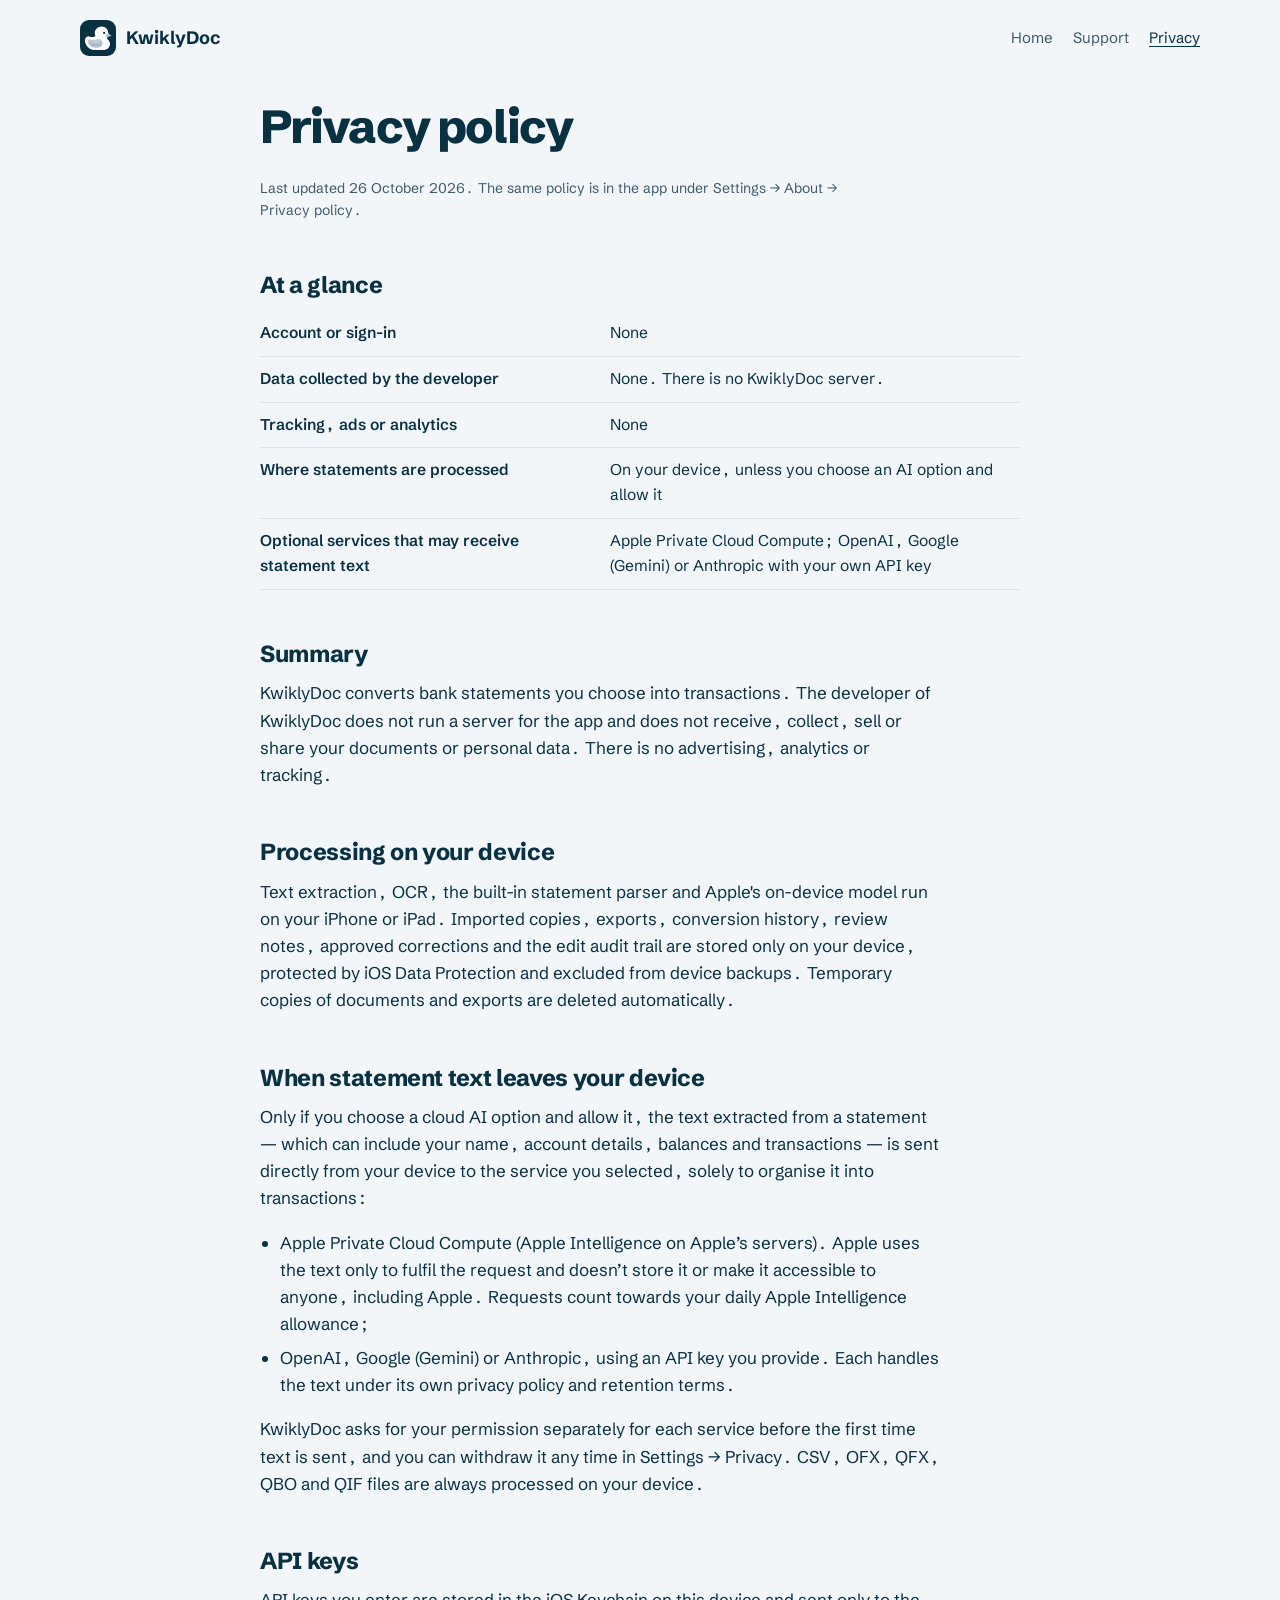
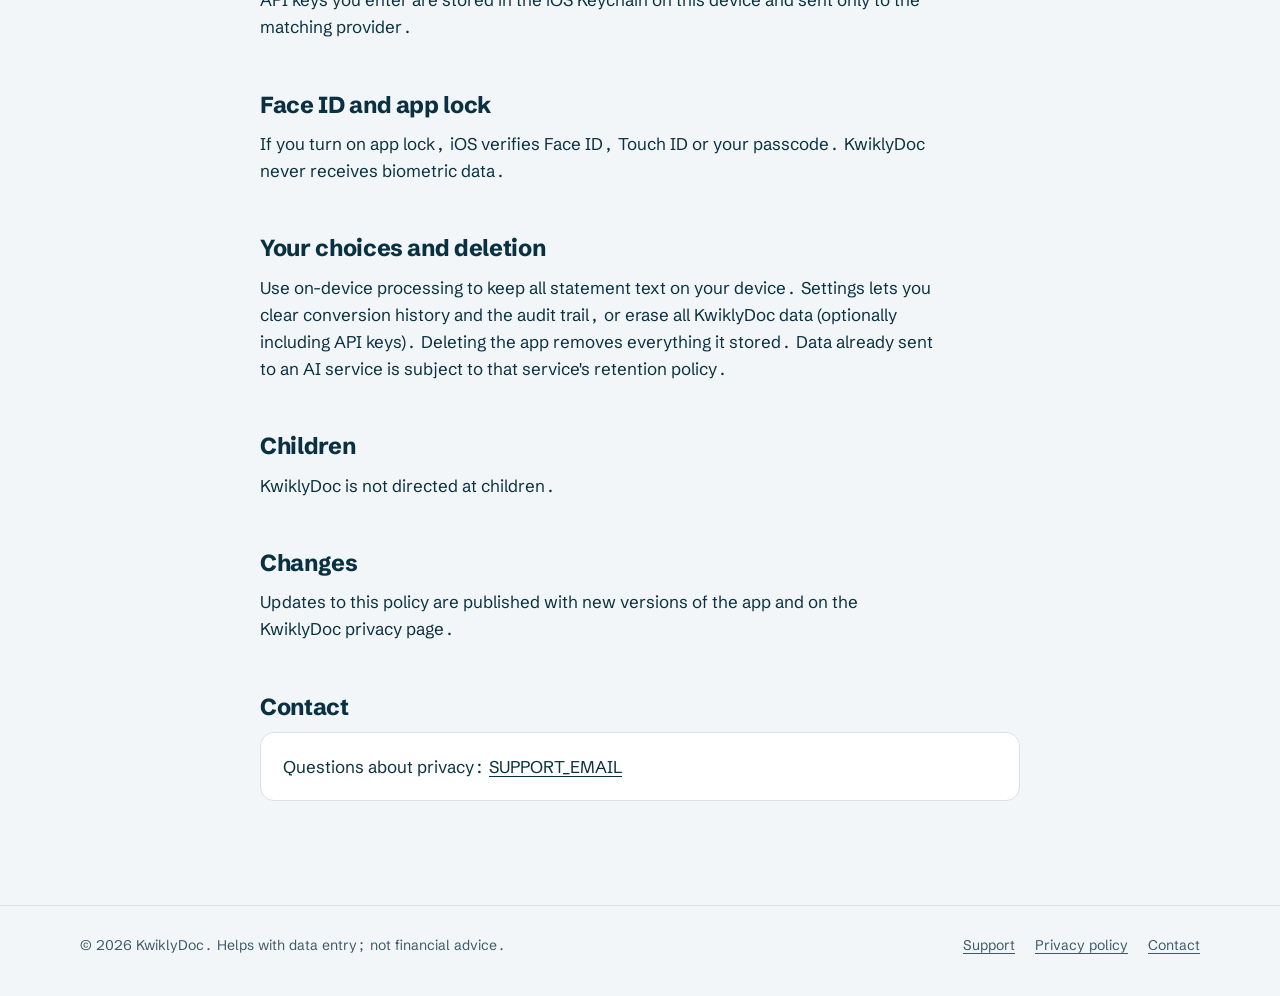
==== docs/privacy.html @ 3f03f41c "Add files via upload" ====
<!doctype html>
<html lang="en-GB">
<head>
<meta charset="utf-8">
<meta name="viewport" content="width=device-width, initial-scale=1">
<title>KwiklyDoc privacy policy</title>
<meta name="description" content="How KwiklyDoc handles your bank statements: processed on your device by default, with no account, server, tracking or analytics.">
<meta name="theme-color" content="#0a3142">
<meta property="og:title" content="KwiklyDoc privacy policy">
<meta property="og:description" content="How KwiklyDoc handles your bank statements: processed on your device by default, with no account, server, tracking or analytics.">
<meta property="og:type" content="website">
<meta property="og:image" content="assets/icon-512.png">
<link rel="icon" type="image/png" href="assets/favicon.png">
<link rel="apple-touch-icon" href="assets/apple-touch-icon.png">
<!-- After launch, uncomment and set your App Store ID to show Safari's app banner:
<meta name="apple-itunes-app" content="app-id=APP_STORE_ID"> -->
<link rel="preconnect" href="https://fonts.googleapis.com"><link rel="preconnect" href="https://fonts.gstatic.com" crossorigin><link href="https://fonts.googleapis.com/css2?family=Schibsted+Grotesk:wght@400;500;600;700;800&display=swap" rel="stylesheet">
<link rel="stylesheet" href="assets/site.css">
</head>
<body>
<header class="site-header">
  <div class="wrap">
    <a class="brand" href="index.html"><img src="assets/icon-512.png" alt="" width="36" height="36">KwiklyDoc</a>
    <nav class="site-nav" aria-label="Main">
      <a href="index.html">Home</a>
      <a href="support.html">Support</a>
      <a href="privacy.html" aria-current="page">Privacy</a>
    </nav>
  </div>
</header>

<main class="page">
  <div class="wrap">
    <h1>Privacy policy</h1>
    <p class="small">Last updated 26 October 2026. The same policy is in the app under Settings → About → Privacy policy.</p>

    <h2>At a glance</h2>
    <table class="glance">
      <tr><th scope="row">Account or sign-in</th><td>None</td></tr>
      <tr><th scope="row">Data collected by the developer</th><td>None. There is no KwiklyDoc server.</td></tr>
      <tr><th scope="row">Tracking, ads or analytics</th><td>None</td></tr>
      <tr><th scope="row">Where statements are processed</th><td>On your device, unless you choose an AI option and allow it</td></tr>
      <tr><th scope="row">Optional services that may receive statement text</th><td>Apple Private Cloud Compute; OpenAI, Google (Gemini) or Anthropic with your own API key</td></tr>
    </table>
    <h2>Summary</h2>
    <p>KwiklyDoc converts bank statements you choose into transactions. The developer of KwiklyDoc does not run a server for the app and does not receive, collect, sell or share your documents or personal data. There is no advertising, analytics or tracking.</p>
    <h2>Processing on your device</h2>
    <p>Text extraction, OCR, the built-in statement parser and Apple&#x27;s on-device model run on your iPhone or iPad. Imported copies, exports, conversion history, review notes, approved corrections and the edit audit trail are stored only on your device, protected by iOS Data Protection and excluded from device backups. Temporary copies of documents and exports are deleted automatically.</p>
    <h2>When statement text leaves your device</h2>
    <p>Only if you choose a cloud AI option and allow it, the text extracted from a statement — which can include your name, account details, balances and transactions — is sent directly from your device to the service you selected, solely to organise it into transactions:</p>
<ul><li>Apple Private Cloud Compute (Apple Intelligence on Apple’s servers). Apple uses the text only to fulfil the request and doesn’t store it or make it accessible to anyone, including Apple. Requests count towards your daily Apple Intelligence allowance;</li><li>OpenAI, Google (Gemini) or Anthropic, using an API key you provide. Each handles the text under its own privacy policy and retention terms.</li></ul>
<p>KwiklyDoc asks for your permission separately for each service before the first time text is sent, and you can withdraw it any time in Settings → Privacy. CSV, OFX, QFX, QBO and QIF files are always processed on your device.</p>
    <h2>API keys</h2>
    <p>API keys you enter are stored in the iOS Keychain on this device and sent only to the matching provider.</p>
    <h2>Face ID and app lock</h2>
    <p>If you turn on app lock, iOS verifies Face ID, Touch ID or your passcode. KwiklyDoc never receives biometric data.</p>
    <h2>Your choices and deletion</h2>
    <p>Use on-device processing to keep all statement text on your device. Settings lets you clear conversion history and the audit trail, or erase all KwiklyDoc data (optionally including API keys). Deleting the app removes everything it stored. Data already sent to an AI service is subject to that service&#x27;s retention policy.</p>
    <h2>Children</h2>
    <p>KwiklyDoc is not directed at children.</p>
    <h2>Changes</h2>
    <p>Updates to this policy are published with new versions of the app and on the KwiklyDoc privacy page.</p>
    <h2>Contact</h2>
    <div class="contact">
      <p>Questions about privacy: <a href="mailto:SUPPORT_EMAIL">SUPPORT_EMAIL</a></p>
    </div>
  </div>
</main>
<footer class="site-footer">
  <div class="wrap">
    <span>© 2026 KwiklyDoc. Helps with data entry; not financial advice.</span>
    <nav aria-label="Footer">
      <a href="support.html">Support</a>
      <a href="privacy.html">Privacy policy</a>
      <a href="mailto:SUPPORT_EMAIL">Contact</a>
    </nav>
  </div>
</footer>
</body>
</html>
---- docs/assets/site.css ----
/* KwiklyDoc website. Palette taken from the app icon: navy ground, white duck, pale wing.
   Green is reserved for one meaning only: figures that reconcile. */
:root {
  --ink: #0a3142;          /* icon background */
  --ink-soft: #3d5a6a;
  --paper: #f3f6f8;        /* cool statement paper */
  --sheet: #ffffff;
  --wing: #c6d4df;         /* duck wing */
  --rule: #d9e2e8;
  --reconciled: #1d7a4c;
  --reconciled-tint: #e3f2ea;
  --flag: #a85b00;
  --focus: #2a7bbd;
  --measure: 68ch;
  --radius-sheet: 14px;
  color-scheme: light;
}

@media (prefers-color-scheme: dark) {
  :root {
    --ink: #e7eef2;
    --ink-soft: #a8bbc6;
    --paper: #0a2533;
    --sheet: #0f3043;
    --wing: #2c5266;
    --rule: #1f4558;
    --reconciled: #5fcf95;
    --reconciled-tint: #12392c;
    --flag: #f0a54a;
    --focus: #7cc1f2;
    color-scheme: dark;
  }
}

*, *::before, *::after { box-sizing: border-box; }

html { -webkit-text-size-adjust: 100%; }

body {
  margin: 0;
  background: var(--paper);
  color: var(--ink);
  font-family: "Schibsted Grotesk", system-ui, -apple-system, "Segoe UI", sans-serif;
  font-size: 1.0625rem;
  line-height: 1.6;
  font-variant-numeric: tabular-nums;
}

a { color: inherit; text-underline-offset: 0.18em; text-decoration-thickness: 1px; }
a:hover { text-decoration-thickness: 2px; }
:focus-visible { outline: 3px solid var(--focus); outline-offset: 3px; border-radius: 4px; }

.wrap { width: min(1120px, 100% - 32px); margin-inline: auto; }

/* Header */
.site-header { padding-block: 20px; }
.site-header .wrap { display: flex; align-items: center; justify-content: space-between; gap: 16px; }
.brand { display: inline-flex; align-items: center; gap: 10px; font-weight: 700; font-size: 1.125rem; text-decoration: none; }
.brand img { width: 36px; height: 36px; border-radius: 9px; }
.site-nav { display: flex; gap: 20px; font-size: 0.9375rem; }
.site-nav a { text-decoration: none; color: var(--ink-soft); }
.site-nav a:hover, .site-nav a[aria-current="page"] { color: var(--ink); text-decoration: underline; }

/* Type scale (1.25 modular) */
h1, h2, h3 { line-height: 1.15; margin: 0 0 0.5em; letter-spacing: -0.015em; }
h1 { font-size: clamp(2.4rem, 5.5vw, 3.9rem); font-weight: 800; letter-spacing: -0.03em; }
h2 { font-size: clamp(1.6rem, 3vw, 2.1rem); font-weight: 750; }
h3 { font-size: 1.2rem; font-weight: 700; }
p { margin: 0 0 1em; max-width: var(--measure); }
.lede { font-size: 1.25rem; color: var(--ink-soft); max-width: 46ch; }
.small { font-size: 0.875rem; color: var(--ink-soft); }

/* Hero: a statement turns into a reconciled ledger */
.hero { padding-block: 40px 72px; }
.hero .wrap { display: grid; grid-template-columns: minmax(0, 1fr) minmax(0, 1.08fr); gap: 56px; align-items: center; }
.hero h1 { max-width: 12ch; }
.cta-row { display: flex; flex-wrap: wrap; gap: 12px 20px; align-items: center; margin-top: 28px; }
.button {
  display: inline-flex; align-items: center; gap: 10px;
  background: var(--ink); color: var(--paper);
  padding: 14px 22px; border-radius: 999px; font-weight: 700; text-decoration: none;
}
.button img { width: 22px; height: 22px; border-radius: 5px; }
.button:hover { text-decoration: none; filter: brightness(1.12); }

.transform { position: relative; display: grid; gap: 18px; }
.statement {
  background: var(--sheet);
  border-radius: 4px;
  padding: 18px 20px 22px;
  box-shadow: 0 1px 0 var(--rule), 0 18px 40px -24px rgba(10, 49, 66, 0.45);
  transform: rotate(-1.4deg);
  font-size: 0.8125rem;
  color: var(--ink-soft);
  max-width: 500px;
}
.statement .bank { font-weight: 700; color: var(--ink); margin-bottom: 8px; }
.statement pre {
  margin: 0; white-space: pre; overflow: hidden;
  /* The fragment imitates a printed bank statement, whose columns are fixed-width. */
  font-family: ui-monospace, "SF Mono", Menlo, Consolas, monospace;
  font-size: 0.95em; line-height: 1.75;
}
.arrow { justify-self: center; color: var(--ink-soft); font-size: 0.875rem; display: flex; align-items: center; gap: 8px; }
.arrow svg { width: 18px; height: 18px; }

.ledger {
  background: var(--sheet);
  border-radius: var(--radius-sheet);
  border: 1px solid var(--rule);
  overflow: hidden;
  justify-self: end;
  width: min(100%, 520px);
}
.ledger table { width: 100%; border-collapse: collapse; font-size: 0.9375rem; }
.ledger th, .ledger td { padding: 10px 16px; text-align: left; border-bottom: 1px solid var(--rule); }
.ledger th { font-size: 0.8125rem; font-weight: 600; color: var(--ink-soft); }
.ledger td.num, .ledger th.num { text-align: right; white-space: nowrap; }
.ledger .in { color: var(--reconciled); }
.ledger tr.total td { font-weight: 700; border-bottom: 0; }
.stamp {
  display: flex; align-items: center; gap: 10px;
  padding: 12px 16px; background: var(--reconciled-tint); color: var(--reconciled);
  font-weight: 700;
}
.stamp svg { width: 20px; height: 20px; flex: none; }

@media (prefers-reduced-motion: no-preference) {
  .ledger tbody tr { opacity: 0; animation: row-in 0.35s ease-out forwards; }
  .ledger tbody tr:nth-child(1) { animation-delay: 0.25s; }
  .ledger tbody tr:nth-child(2) { animation-delay: 0.4s; }
  .ledger tbody tr:nth-child(3) { animation-delay: 0.55s; }
  .ledger tbody tr:nth-child(4) { animation-delay: 0.7s; }
  .ledger tbody tr:nth-child(5) { animation-delay: 0.85s; }
  .ledger tbody tr:nth-child(6) { animation-delay: 1s; }
  .stamp { opacity: 0; animation: row-in 0.4s ease-out 1.3s forwards; }
  @keyframes row-in { from { opacity: 0; transform: translateY(4px); } to { opacity: 1; transform: none; } }
}

/* Content sections */
.section { padding-block: 64px; border-top: 1px solid var(--rule); }
.section-head { max-width: 40ch; margin-bottom: 32px; }

.steps { list-style: none; margin: 0; padding: 0; display: grid; grid-template-columns: repeat(4, minmax(0, 1fr)); gap: 32px; counter-reset: step; }
.steps li { counter-increment: step; }
.steps li::before {
  content: counter(step);
  display: inline-grid; place-items: center; width: 34px; height: 34px; margin-bottom: 12px;
  border-radius: 50%; border: 2px solid var(--ink); font-weight: 800;
}
.steps p { font-size: 0.975rem; color: var(--ink-soft); }

.split { display: grid; grid-template-columns: minmax(0, 1fr) minmax(0, 1fr); gap: 48px; }
.modes { margin: 0; padding: 0; list-style: none; }
.modes li { padding: 16px 0; border-bottom: 1px solid var(--rule); }
.modes li:first-child { padding-top: 0; }
.modes strong { display: block; font-size: 1.05rem; }
.modes span { color: var(--ink-soft); font-size: 0.975rem; }

.formats { display: flex; flex-wrap: wrap; gap: 8px; margin: 0 0 20px; padding: 0; list-style: none; }
.formats li { padding: 6px 12px; border-radius: 8px; background: var(--sheet); border: 1px solid var(--rule); font-weight: 600; font-size: 0.9375rem; }

.closing { text-align: left; }

/* Long-form pages (privacy, support) */
.page { padding-block: 24px 80px; }
.page .wrap { max-width: 760px; }
.page h1 { font-size: clamp(2.1rem, 4.5vw, 2.9rem); }
.page h2 { font-size: 1.45rem; margin-top: 2.2em; }
.page ul { padding-left: 1.2em; max-width: var(--measure); }
.page li { margin-bottom: 0.4em; }
.glance { width: 100%; border-collapse: collapse; margin: 8px 0 8px; font-size: 0.975rem; }
.glance th, .glance td { text-align: left; padding: 10px 12px 10px 0; border-bottom: 1px solid var(--rule); vertical-align: top; }
.glance th { font-weight: 600; width: 46%; }
.contact {
  background: var(--sheet); border: 1px solid var(--rule); border-radius: var(--radius-sheet);
  padding: 20px 22px; margin: 8px 0 24px;
}
.contact p:last-child { margin-bottom: 0; }

details { border-bottom: 1px solid var(--rule); padding: 14px 0; }
details summary { cursor: pointer; font-weight: 700; list-style: none; display: flex; justify-content: space-between; gap: 16px; }
details summary::-webkit-details-marker { display: none; }
details summary::after { content: "+"; font-weight: 400; font-size: 1.3rem; line-height: 1; color: var(--ink-soft); }
details[open] summary::after { content: "–"; }
details > div { padding-top: 10px; color: var(--ink-soft); }
details > div p:last-child { margin-bottom: 0; }

/* Footer */
.site-footer { border-top: 1px solid var(--rule); padding-block: 28px 40px; font-size: 0.875rem; color: var(--ink-soft); }
.site-footer .wrap { display: flex; flex-wrap: wrap; justify-content: space-between; gap: 12px 24px; }
.site-footer nav { display: flex; gap: 20px; }

@media (max-width: 900px) {
  .hero .wrap, .split { grid-template-columns: 1fr; gap: 40px; }
  .steps { grid-template-columns: repeat(2, minmax(0, 1fr)); }
  .ledger { justify-self: stretch; width: 100%; }
}
@media (max-width: 560px) {
  .steps { grid-template-columns: 1fr; }
  .site-nav { gap: 14px; }
  .statement { font-size: 0.64rem; padding: 14px 14px 16px; }
  .ledger th, .ledger td { padding: 9px 12px; }
}
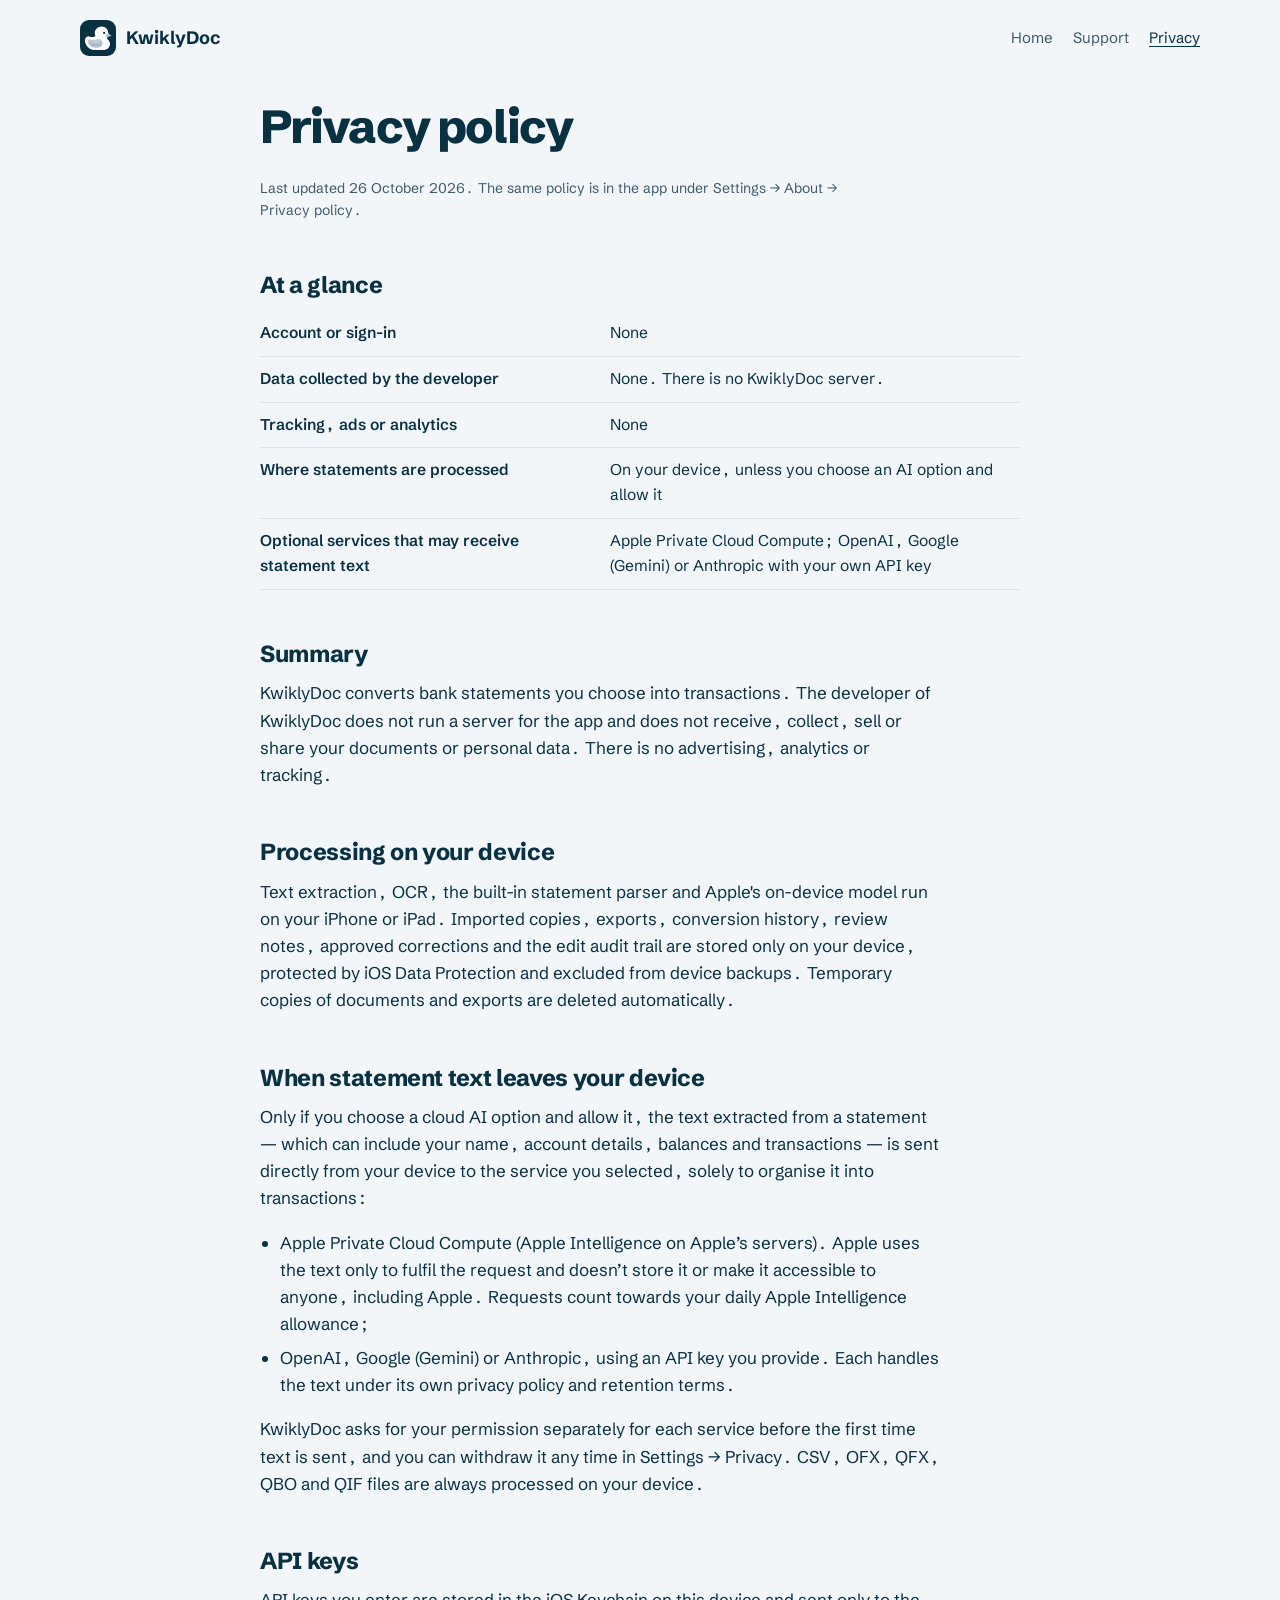
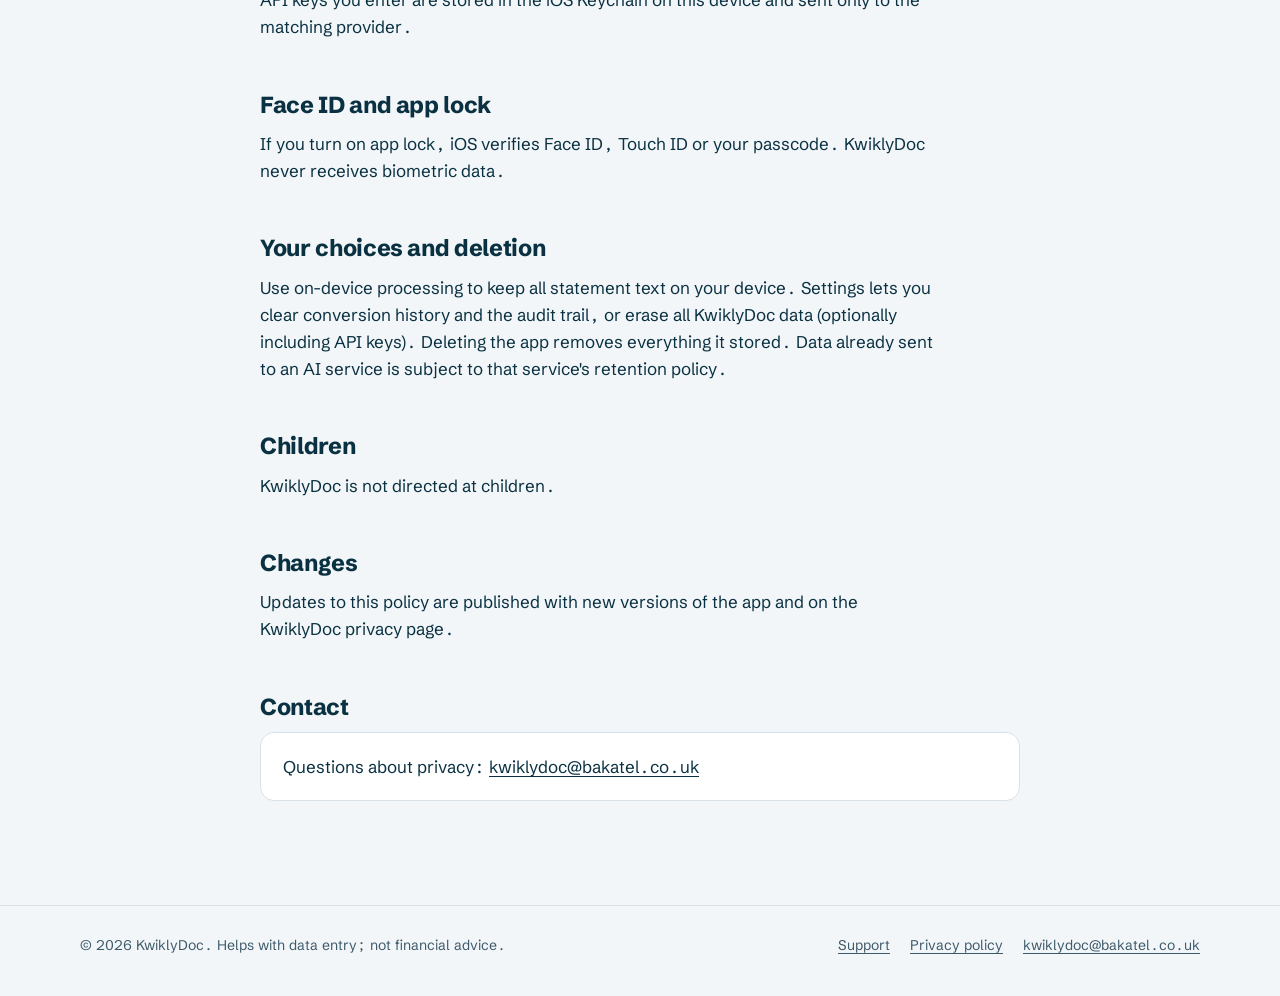
==== commit 0638acb7: "Update support email in privacy.html" ====
--- a/docs/privacy.html
+++ b/docs/privacy.html
@@ -62,7 +62,7 @@
     <p>Updates to this policy are published with new versions of the app and on the KwiklyDoc privacy page.</p>
     <h2>Contact</h2>
     <div class="contact">
-      <p>Questions about privacy: <a href="mailto:SUPPORT_EMAIL">SUPPORT_EMAIL</a></p>
+      <p>Questions about privacy: <a href="mailto:SUPPORT_EMAIL">kwiklydoc@bakatel.co.uk</a></p>
     </div>
   </div>
 </main>
@@ -72,7 +72,7 @@
     <nav aria-label="Footer">
       <a href="support.html">Support</a>
       <a href="privacy.html">Privacy policy</a>
-      <a href="mailto:SUPPORT_EMAIL">Contact</a>
+      <a href="mailto:SUPPORT_EMAIL">kwiklydoc@bakatel.co.uk</a>
     </nav>
   </div>
 </footer>
